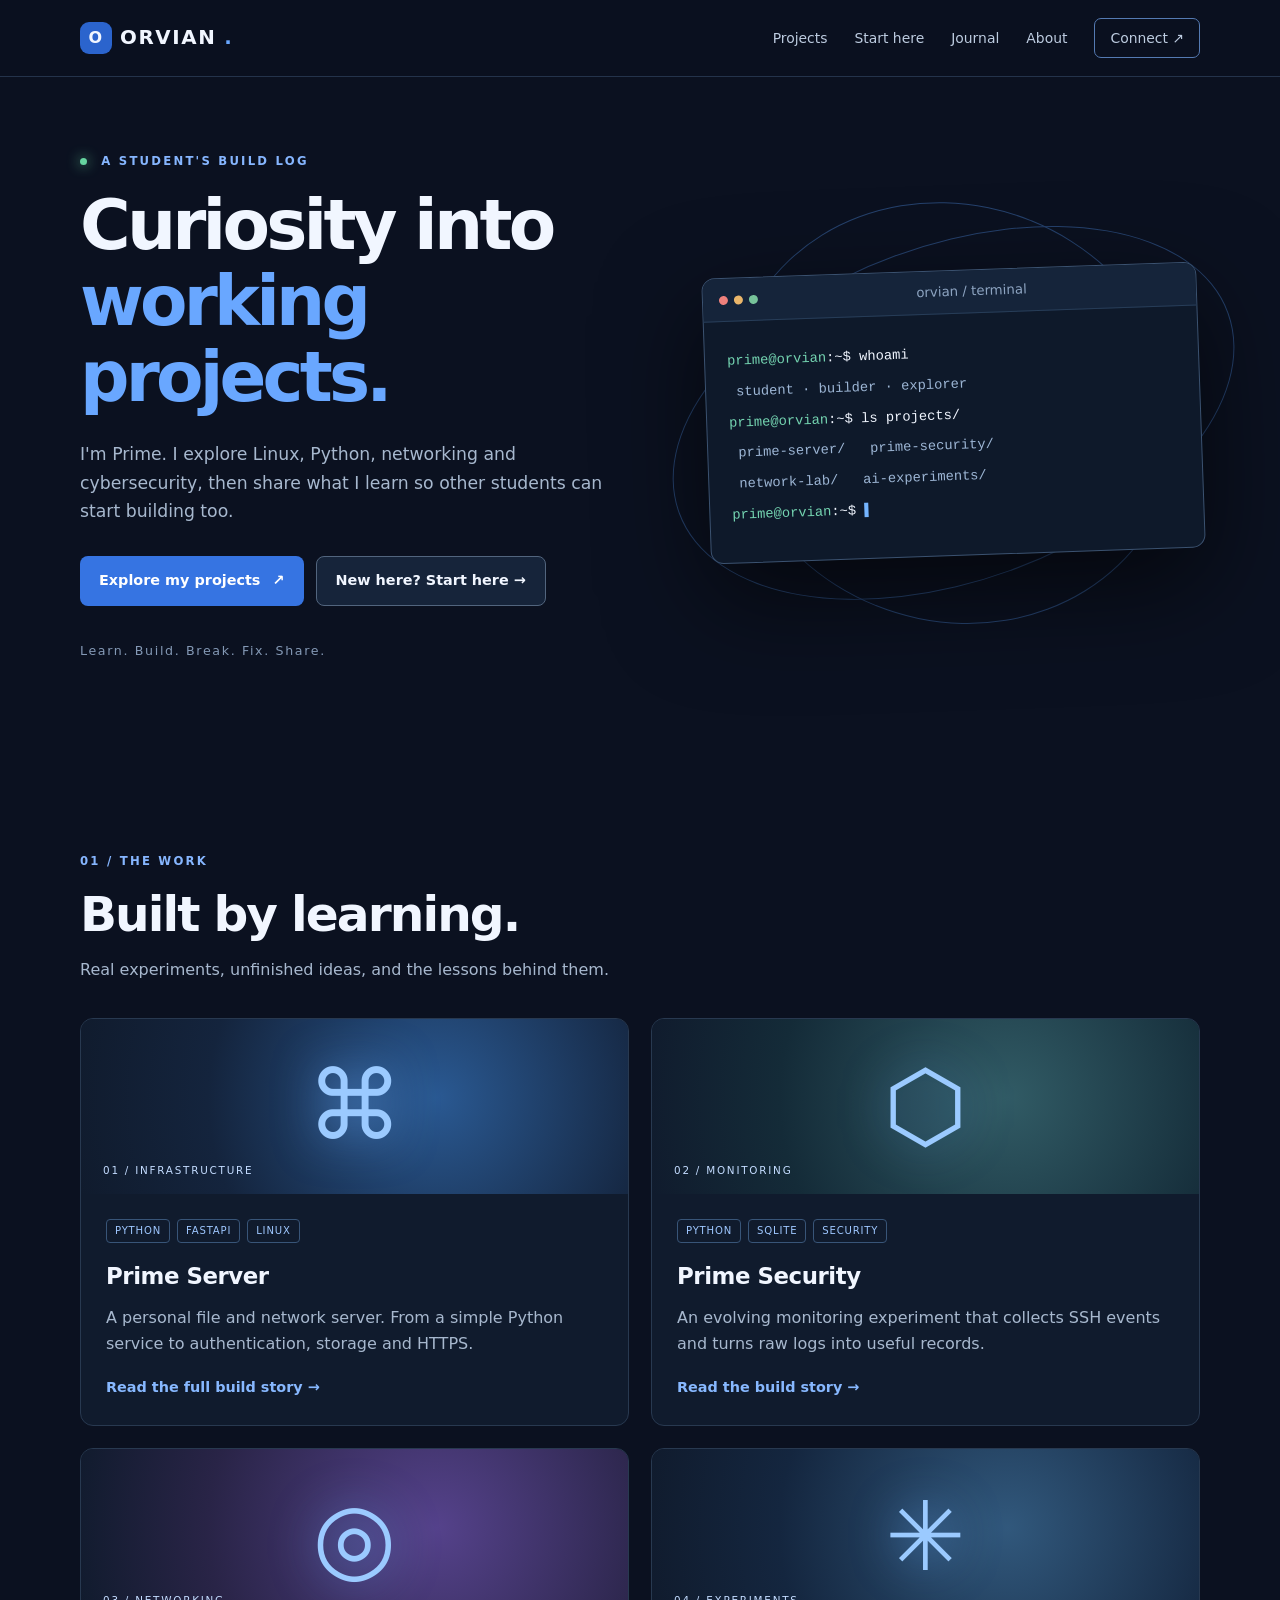
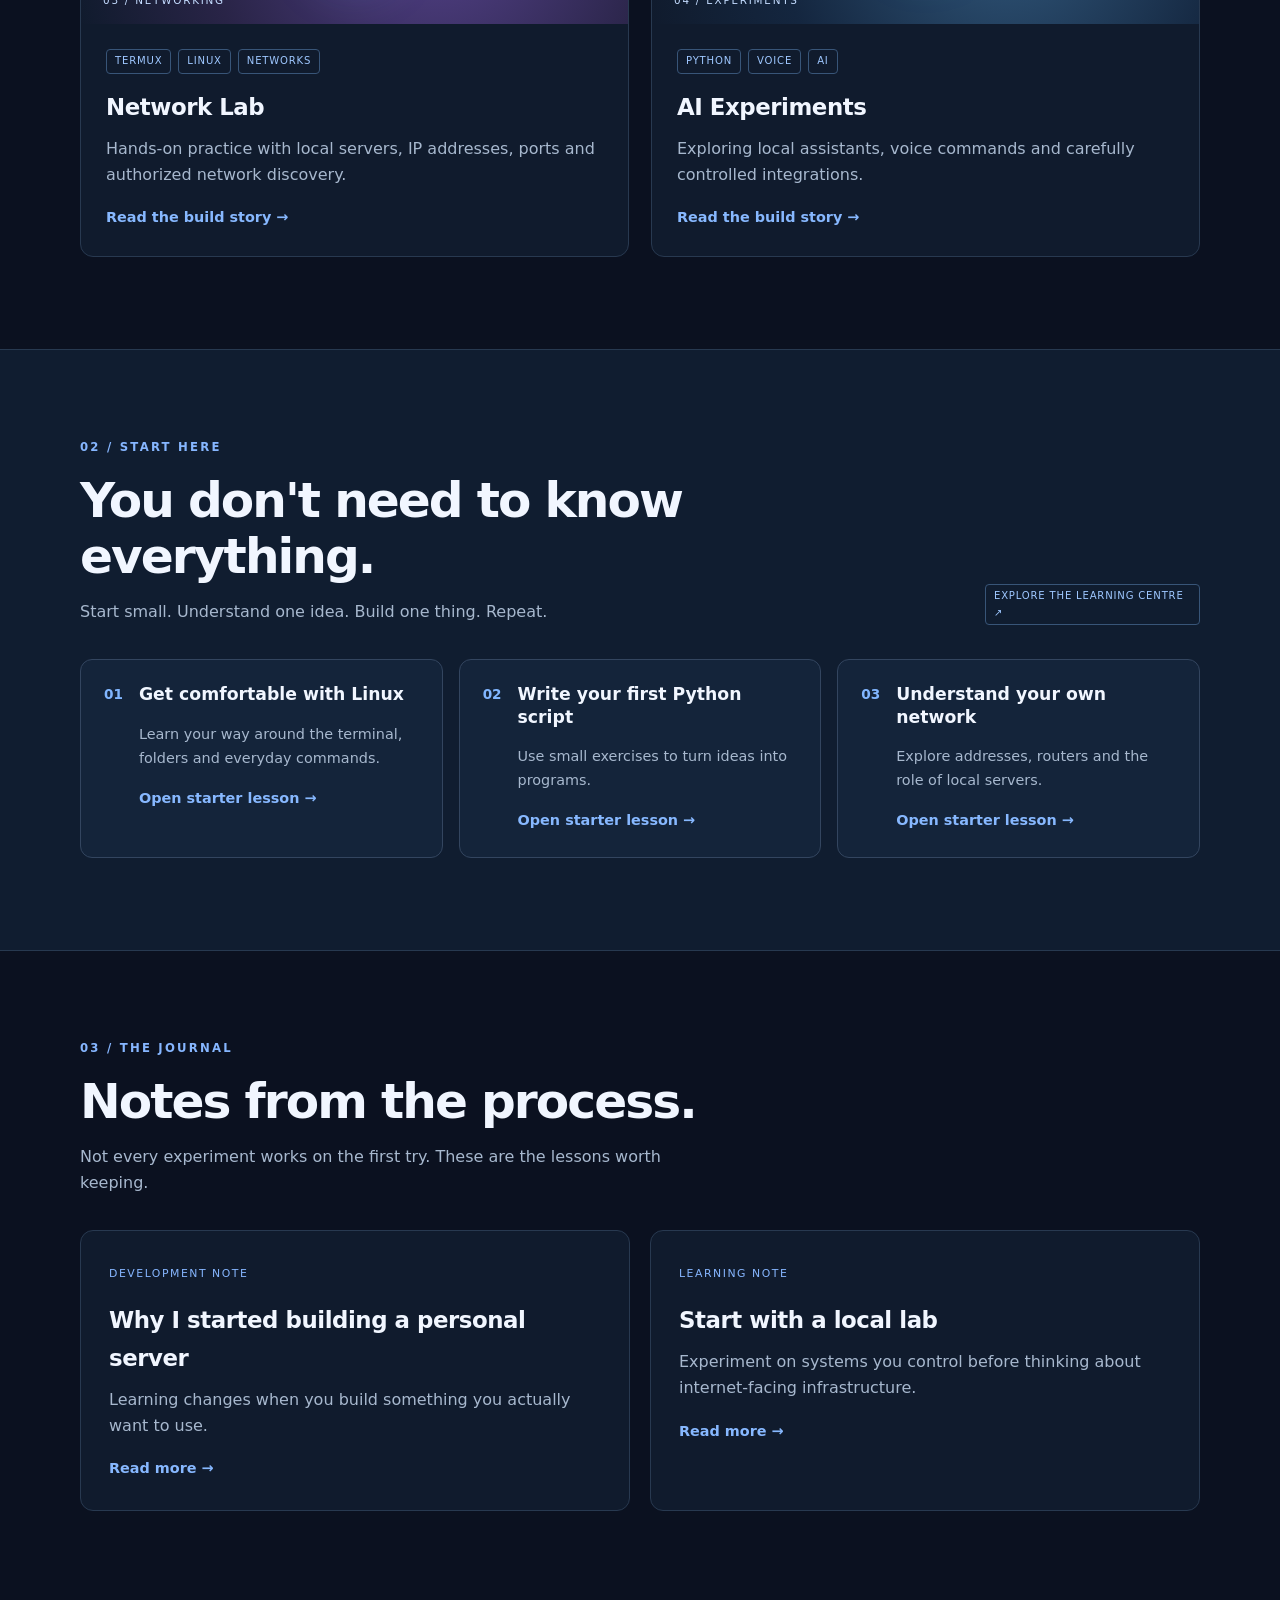
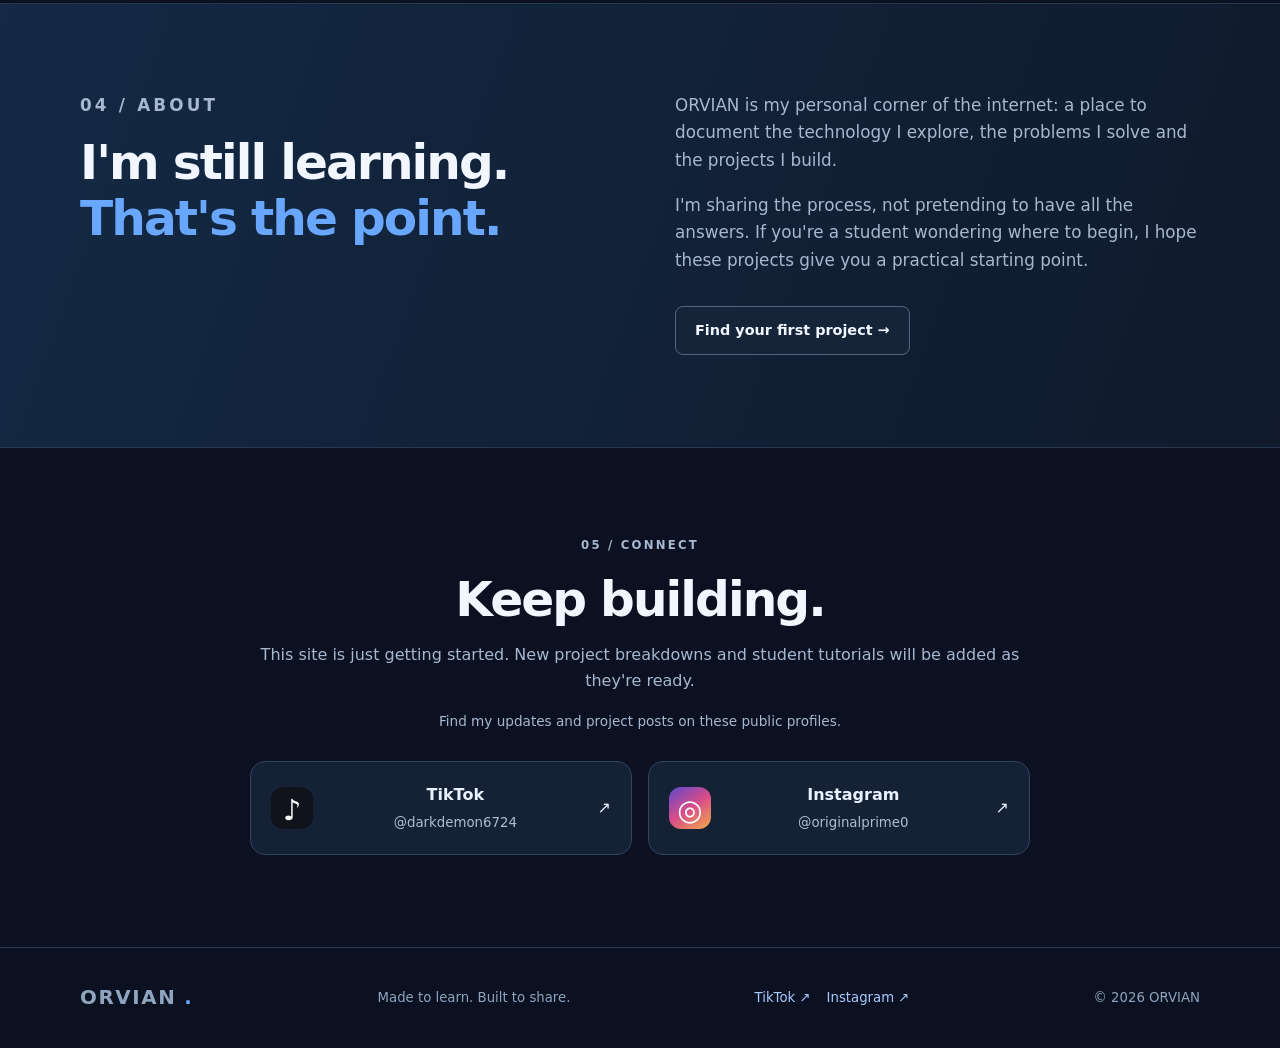
==== index.html @ a44b0cb8 "Add files via upload" ====
<!doctype html>
<html lang="en">
<head>
  <meta charset="utf-8">
  <meta name="viewport" content="width=device-width,initial-scale=1">
  <meta name="description" content="ORVIAN — a student builder's projects, development journal, and beginner-friendly technology lessons.">
  <meta name="theme-color" content="#0b1120">
  <title>ORVIAN | Learn. Build. Share.</title>
  <link rel="stylesheet" href="styles.css">
  <script src="script.js" defer></script>
</head>
<body>
  <a class="skip" href="#main">Skip to content</a>
  <header class="site-header"><nav class="wrap nav" aria-label="Main navigation">
    <a class="brand" href="#home" aria-label="ORVIAN home"><span class="brand-mark">O</span> ORVIAN<span class="dot">.</span></a>
    <button class="menu-button" id="menu-button" aria-expanded="false" aria-controls="nav-links" aria-label="Toggle navigation">☰</button>
    <div class="nav-links" id="nav-links"><a href="#projects">Projects</a><a href="#learn">Start here</a><a href="#journal">Journal</a><a href="#about">About</a><a class="nav-cta" href="#contact">Connect ↗</a></div>
  </nav></header>
  <main id="main">
    <section class="hero wrap" id="home"><div class="hero-copy"><p class="eyebrow"><span class="pulse"></span> A STUDENT'S BUILD LOG</p><h1>Curiosity into <span>working projects.</span></h1><p class="lead">I'm Prime. I explore Linux, Python, networking and cybersecurity, then share what I learn so other students can start building too.</p><div class="actions"><a class="button primary" href="#projects">Explore my projects <span aria-hidden="true">↗</span></a><a class="button secondary" href="#learn">New here? Start here →</a></div><p class="hero-note">Learn. Build. Break. Fix. Share.</p></div><div class="hero-art" aria-label="Stylized terminal illustration"><div class="window"><div class="window-bar"><span></span><span></span><span></span><small>orvian / terminal</small></div><div class="terminal"><p><em>prime@orvian</em>:~$ whoami</p><p class="output">student · builder · explorer</p><p><em>prime@orvian</em>:~$ ls projects/</p><p class="output">prime-server/ &nbsp; prime-security/</p><p class="output">network-lab/ &nbsp; ai-experiments/</p><p><em>prime@orvian</em>:~$ <span class="cursor">▌</span></p></div></div><div class="orbit orbit-one"></div><div class="orbit orbit-two"></div></div></section>
    <section class="section wrap" id="projects"><div class="section-top"><div><p class="eyebrow">01 / THE WORK</p><h2>Built by learning.</h2><p class="section-desc">Real experiments, unfinished ideas, and the lessons behind them.</p></div></div><div class="project-grid">
      <article class="project-card"><div class="project-visual visual-server" aria-hidden="true"><span>⌘</span><span class="visual-label">01 / INFRASTRUCTURE</span></div><div class="project-body"><div class="tags"><span>PYTHON</span><span>FASTAPI</span><span>LINUX</span></div><h3>Prime Server</h3><p>A personal file and network server. From a simple Python service to authentication, storage and HTTPS.</p><a class="text-link" href="prime-server.html">Read the full build story →</a></div></article>
      <article class="project-card"><div class="project-visual visual-security" aria-hidden="true"><span>⬡</span><span class="visual-label">02 / MONITORING</span></div><div class="project-body"><div class="tags"><span>PYTHON</span><span>SQLITE</span><span>SECURITY</span></div><h3>Prime Security</h3><p>An evolving monitoring experiment that collects SSH events and turns raw logs into useful records.</p><button class="text-link detail-trigger" data-project="security">Read the build story →</button></div></article>
      <article class="project-card"><div class="project-visual visual-network" aria-hidden="true"><span>◎</span><span class="visual-label">03 / NETWORKING</span></div><div class="project-body"><div class="tags"><span>TERMUX</span><span>LINUX</span><span>NETWORKS</span></div><h3>Network Lab</h3><p>Hands-on practice with local servers, IP addresses, ports and authorized network discovery.</p><button class="text-link detail-trigger" data-project="network">Read the build story →</button></div></article>
      <article class="project-card"><div class="project-visual visual-ai" aria-hidden="true"><span>✳</span><span class="visual-label">04 / EXPERIMENTS</span></div><div class="project-body"><div class="tags"><span>PYTHON</span><span>VOICE</span><span>AI</span></div><h3>AI Experiments</h3><p>Exploring local assistants, voice commands and carefully controlled integrations.</p><button class="text-link detail-trigger" data-project="ai">Read the build story →</button></div></article>
    </div></section>
    <section class="section learn-section" id="learn"><div class="wrap"><p class="eyebrow">02 / START HERE</p><div class="section-top"><div><h2>You don't need to know everything.</h2><p class="section-desc">Start small. Understand one idea. Build one thing. Repeat.</p></div><a class="free-pill" href="start-here.html">EXPLORE THE LEARNING CENTRE ↗</a></div><div class="steps"><article><span class="step-num">01</span><div><h3>Get comfortable with Linux</h3><p>Learn your way around the terminal, folders and everyday commands.</p><button class="text-link lesson-trigger" data-lesson="linux">Open starter lesson →</button></div></article><article><span class="step-num">02</span><div><h3>Write your first Python script</h3><p>Use small exercises to turn ideas into programs.</p><button class="text-link lesson-trigger" data-lesson="python">Open starter lesson →</button></div></article><article><span class="step-num">03</span><div><h3>Understand your own network</h3><p>Explore addresses, routers and the role of local servers.</p><button class="text-link lesson-trigger" data-lesson="network">Open starter lesson →</button></div></article></div></div></section>
    <section class="section wrap" id="journal"><p class="eyebrow">03 / THE JOURNAL</p><h2>Notes from the process.</h2><p class="section-desc">Not every experiment works on the first try. These are the lessons worth keeping.</p><div class="journal-grid"><article class="journal-card"><span class="journal-type">DEVELOPMENT NOTE</span><h3>Why I started building a personal server</h3><p>Learning changes when you build something you actually want to use.</p><a class="text-link" href="prime-server.html">Read more →</a></article><article class="journal-card"><span class="journal-type">LEARNING NOTE</span><h3>Start with a local lab</h3><p>Experiment on systems you control before thinking about internet-facing infrastructure.</p><button class="text-link detail-trigger" data-project="network">Read more →</button></article></div></section>
    <section class="section about-section" id="about"><div class="wrap about-grid"><div><p class="eyebrow">04 / ABOUT</p><h2>I'm still learning.<br><span>That's the point.</span></h2></div><div><p>ORVIAN is my personal corner of the internet: a place to document the technology I explore, the problems I solve and the projects I build.</p><p>I'm sharing the process, not pretending to have all the answers. If you're a student wondering where to begin, I hope these projects give you a practical starting point.</p><a class="button secondary" href="#learn">Find your first project →</a></div></div></section>
    <section class="section wrap contact-section" id="contact"><p class="eyebrow">05 / CONNECT</p><h2>Keep building.</h2><p>This site is just getting started. New project breakdowns and student tutorials will be added as they're ready.</p><p class="contact-note">Find my updates and project posts on these public profiles.</p><div class="social-links" aria-label="Social media"><a href="https://www.tiktok.com/@darkdemon6724" target="_blank" rel="noopener noreferrer" aria-label="TikTok @darkdemon6724"><span class="social-icon" aria-hidden="true">♪</span><span><strong>TikTok</strong><small>@darkdemon6724</small></span><span aria-hidden="true">↗</span></a><a href="https://www.instagram.com/originalprime0/" target="_blank" rel="noopener noreferrer" aria-label="Instagram @originalprime0"><span class="social-icon instagram-icon" aria-hidden="true">◎</span><span><strong>Instagram</strong><small>@originalprime0</small></span><span aria-hidden="true">↗</span></a></div></section>
  </main>
  <footer class="footer"><div class="wrap footer-inner"><a class="brand" href="#home">ORVIAN<span class="dot">.</span></a><span>Made to learn. Built to share.</span><div class="footer-social"><a href="https://www.tiktok.com/@darkdemon6724" target="_blank" rel="noopener noreferrer">TikTok ↗</a><a href="https://www.instagram.com/originalprime0/" target="_blank" rel="noopener noreferrer">Instagram ↗</a></div><span id="year"></span></div></footer>
  <dialog id="content-dialog" aria-labelledby="dialog-title"><div class="dialog-top"><p class="eyebrow" id="dialog-label"></p><button class="close-button" id="dialog-close" aria-label="Close">✕</button></div><h2 id="dialog-title"></h2><div id="dialog-body"></div></dialog>
</body></html>
---- styles.css ----
:root{color-scheme:dark;--bg:#0b1120;--panel:#111d30;--line:#283950;--text:#f1f6ff;--muted:#a7b8ce;--blue:#69a7ff;--accent:#3e79e6;font-family:Inter,ui-sans-serif,system-ui,-apple-system,"Segoe UI",sans-serif}*{box-sizing:border-box}html{scroll-behavior:smooth;scroll-padding-top:85px}body{margin:0;background:var(--bg);color:var(--text);line-height:1.65}button,a{font:inherit}a{color:inherit;text-decoration:none}button{cursor:pointer}.wrap{width:min(1120px,calc(100% - 40px));margin:auto}.skip{position:absolute;left:-999px}.skip:focus{left:10px;top:10px;z-index:50;background:white;color:black;padding:10px}.site-header{position:sticky;top:0;z-index:10;background:#0b1120ec;backdrop-filter:blur(16px);border-bottom:1px solid #24334b}.nav{min-height:76px;display:flex;align-items:center;justify-content:space-between;gap:24px}.brand{font-size:1.24rem;font-weight:850;letter-spacing:.08em;display:inline-flex;align-items:center;gap:8px}.brand-mark{display:grid;place-items:center;background:#2b64cd;width:32px;height:32px;border-radius:9px;font-size:1rem}.dot{color:var(--blue)}.nav-links{display:flex;align-items:center;gap:27px;font-size:.87rem;color:#bdcce0}.nav-links a:hover,.text-link:hover{color:#fff}.nav-cta{border:1px solid #547ab2;padding:8px 15px;border-radius:7px}.menu-button{display:none;border:1px solid var(--line);background:var(--panel);color:white;border-radius:8px;padding:4px 11px;font-size:1.5rem}.hero{min-height:610px;display:grid;grid-template-columns:1.08fr .92fr;align-items:center;gap:45px;padding-top:75px;padding-bottom:90px}.eyebrow{font-size:.73rem;letter-spacing:.19em;color:#86b6ff;font-weight:800;margin:0 0 16px}.pulse{display:inline-block;width:7px;height:7px;border-radius:50%;background:#66d4a0;margin-right:8px;box-shadow:0 0 13px #66d4a0}h1,h2,h3,p{margin-top:0}h1{font-size:clamp(2.9rem,5.4vw,5rem);line-height:1.1;letter-spacing:-.055em;margin-bottom:25px}h1 span,.about-grid h2 span{color:var(--blue)}.lead{font-size:1.08rem;color:var(--muted);max-width:550px}.actions{display:flex;flex-wrap:wrap;gap:12px;margin-top:30px}.button{display:inline-flex;align-items:center;justify-content:center;gap:12px;padding:12px 19px;border-radius:8px;font-weight:700;font-size:.9rem}.primary{background:#3674e2;color:white}.primary:hover{background:#4c89f3}.secondary{border:1px solid #52657e;background:#16243a}.secondary:hover{background:#20334f}.hero-note{font-size:.79rem;color:#8499b5;letter-spacing:.13em;margin-top:35px}.hero-art{position:relative;min-width:0}.window{position:relative;z-index:1;background:#0e192a;border:1px solid #3b5270;border-radius:13px;box-shadow:0 35px 100px #0009;overflow:hidden;transform:rotate(-2deg)}.window-bar{height:43px;border-bottom:1px solid #273d58;display:flex;align-items:center;gap:6px;padding:0 16px;background:#15243a}.window-bar span{width:9px;height:9px;border-radius:50%;background:#ef817c}.window-bar span:nth-child(2){background:#eab66a}.window-bar span:nth-child(3){background:#77c39a}.window-bar small{margin:auto;color:#8da4c1}.terminal{padding:28px 22px;font:clamp(.68rem,1.2vw,.86rem)/1.8 ui-monospace,SFMono-Regular,Consolas,monospace;white-space:nowrap;overflow:auto}.terminal p{margin:0 0 6px}.terminal em{color:#74d4b1;font-style:normal}.terminal .output{color:#9db6d5;padding-left:8px}.cursor{color:#75b5ff}.orbit{position:absolute;border:1px solid #25416c;border-radius:50%;inset:-65px 20px;transform:rotate(22deg)}.orbit-two{inset:-25px -45px;transform:rotate(-20deg)}.section{padding-top:88px;padding-bottom:92px}.section-top{display:flex;align-items:end;justify-content:space-between;gap:20px;margin-bottom:34px}h2{font-size:clamp(2rem,3.8vw,3.25rem);line-height:1.15;letter-spacing:-.04em;margin-bottom:14px}.section-desc{color:var(--muted);max-width:630px;margin-bottom:0}.project-grid{display:grid;grid-template-columns:repeat(2,minmax(0,1fr));gap:22px}.project-card,.journal-card{border:1px solid var(--line);background:#101b2d;border-radius:13px;overflow:hidden}.project-visual{height:175px;position:relative;display:grid;place-items:center;overflow:hidden;background:radial-gradient(circle at 65% 45%,#2a5992,#14243d 62%,#101b2d)}.project-visual>span:first-child{font-size:6rem;line-height:1;color:#9bcaff;text-shadow:0 0 45px #6cafff99}.visual-security{background:radial-gradient(circle at 65% 45%,#315b65,#142b38 62%,#101b2d)}.visual-network{background:radial-gradient(circle at 65% 45%,#55428b,#292447 62%,#101b2d)}.visual-ai{background:radial-gradient(circle at 65% 45%,#31587c,#14263f 62%,#101b2d)}.visual-label{position:absolute;left:22px;bottom:15px;font-size:.65rem;letter-spacing:.17em;color:#c4dcff}.project-body{padding:25px}.tags{display:flex;flex-wrap:wrap;gap:7px;margin-bottom:15px}.tags span,.free-pill{font-size:.63rem;letter-spacing:.08em;color:#9ec7ff;border:1px solid #385578;border-radius:4px;padding:3px 8px}.project-body h3,.journal-card h3{font-size:1.43rem;letter-spacing:-.02em;margin-bottom:9px}.project-body p,.journal-card p,.steps p,.about-grid p,.contact-section p{color:var(--muted)}.text-link{background:none;border:0;padding:0;color:#87b8ff;font-size:.9rem;font-weight:700;text-align:left}.learn-section{background:#101d30;border-top:1px solid #273950;border-bottom:1px solid #273950}.steps{display:grid;grid-template-columns:repeat(3,minmax(0,1fr));gap:16px}.steps article{display:flex;gap:16px;border:1px solid #33455f;background:#14243a;border-radius:12px;padding:23px}.step-num{font-size:.85rem;color:#81b6ff;font-weight:800}.steps h3{font-size:1.08rem;line-height:1.3}.steps p{font-size:.9rem}.journal-grid{display:grid;grid-template-columns:1fr 1fr;gap:20px;margin-top:33px}.journal-card{padding:28px}.journal-type{font-size:.68rem;color:#86b6ff;letter-spacing:.14em}.journal-card h3{margin-top:17px}.about-section{background:linear-gradient(110deg,#132944,#101a2b);border-block:1px solid #273950}.about-grid{display:grid;grid-template-columns:1fr 1fr;gap:70px}.about-grid p{font-size:1.05rem}.about-grid .button{margin-top:14px}.contact-section{max-width:780px;text-align:center}.contact-section .eyebrow{text-align:center}.contact-note{font-size:.85rem}.footer{border-top:1px solid var(--line)}.footer-inner{min-height:100px;display:flex;justify-content:space-between;align-items:center;gap:15px;color:#8fa4be;font-size:.83rem}dialog{width:min(680px,calc(100% - 28px));max-height:85vh;overflow:auto;background:#142238;border:1px solid #54739a;color:var(--text);border-radius:14px;padding:29px;box-shadow:0 20px 90px #000c}dialog::backdrop{background:#000b;backdrop-filter:blur(4px)}.dialog-top{display:flex;justify-content:space-between;align-items:center}.close-button{background:#263a54;border:1px solid #54739a;color:white;border-radius:7px;padding:5px 10px}.dialog-body h3,#dialog-body h3{color:#9cc6ff;margin-top:25px}#dialog-body p,#dialog-body li{color:#c5d2e4}#dialog-body code{color:#9ee3c8}#dialog-body pre{background:#081322;padding:16px;border-radius:8px;white-space:pre-wrap;overflow-wrap:anywhere}.section:target{scroll-margin-top:76px}@media(max-width:850px){.hero{grid-template-columns:1fr;min-height:auto;padding-top:65px}.hero-art{max-width:560px;width:100%;margin:auto}.steps{grid-template-columns:1fr}.about-grid{gap:20px}}@media(max-width:650px){.nav{min-height:66px}.menu-button{display:block}.nav-links{display:none;position:absolute;top:65px;left:0;right:0;background:#111d30;border-bottom:1px solid #344b69;padding:22px;flex-direction:column;align-items:stretch;gap:15px}.nav-links.open{display:flex}.hero{padding-top:48px;padding-bottom:50px;gap:20px}h1{font-size:3.15rem}.project-grid,.journal-grid,.about-grid{grid-template-columns:1fr}.section{padding-top:62px;padding-bottom:62px}.section-top{align-items:start;flex-direction:column}.footer-inner{flex-wrap:wrap;padding:24px 0}.terminal{font-size:.69rem;padding:20px 12px}.orbit{display:none}}
@media(prefers-reduced-motion:reduce){html{scroll-behavior:auto}}

/* v1.2: social and footer */
.social-links{display:grid;grid-template-columns:repeat(2,minmax(0,1fr));gap:16px;margin-top:28px}.social-links a{display:flex;align-items:center;gap:14px;padding:20px;border:1px solid #33445f;border-radius:15px;background:#152236;color:#eaf1ff;text-decoration:none}.social-links a:hover,.social-links a:focus-visible{border-color:#78a9ff;transform:translateY(-2px)}.social-links a>span:nth-child(2){display:grid;gap:4px;flex:1}.social-links small{color:#aebdd2}.social-icon{display:grid;place-items:center;width:42px;height:42px;border-radius:12px;background:#10131b;font-size:29px;color:#fff}.instagram-icon{background:linear-gradient(145deg,#5d49cd,#d84c89,#f2aa49)}.footer-social{display:flex;gap:16px;flex-wrap:wrap}.footer-social a{color:#a8caff;text-decoration:none}.footer-social a:hover{text-decoration:underline}@media(max-width:650px){.social-links{grid-template-columns:1fr}}
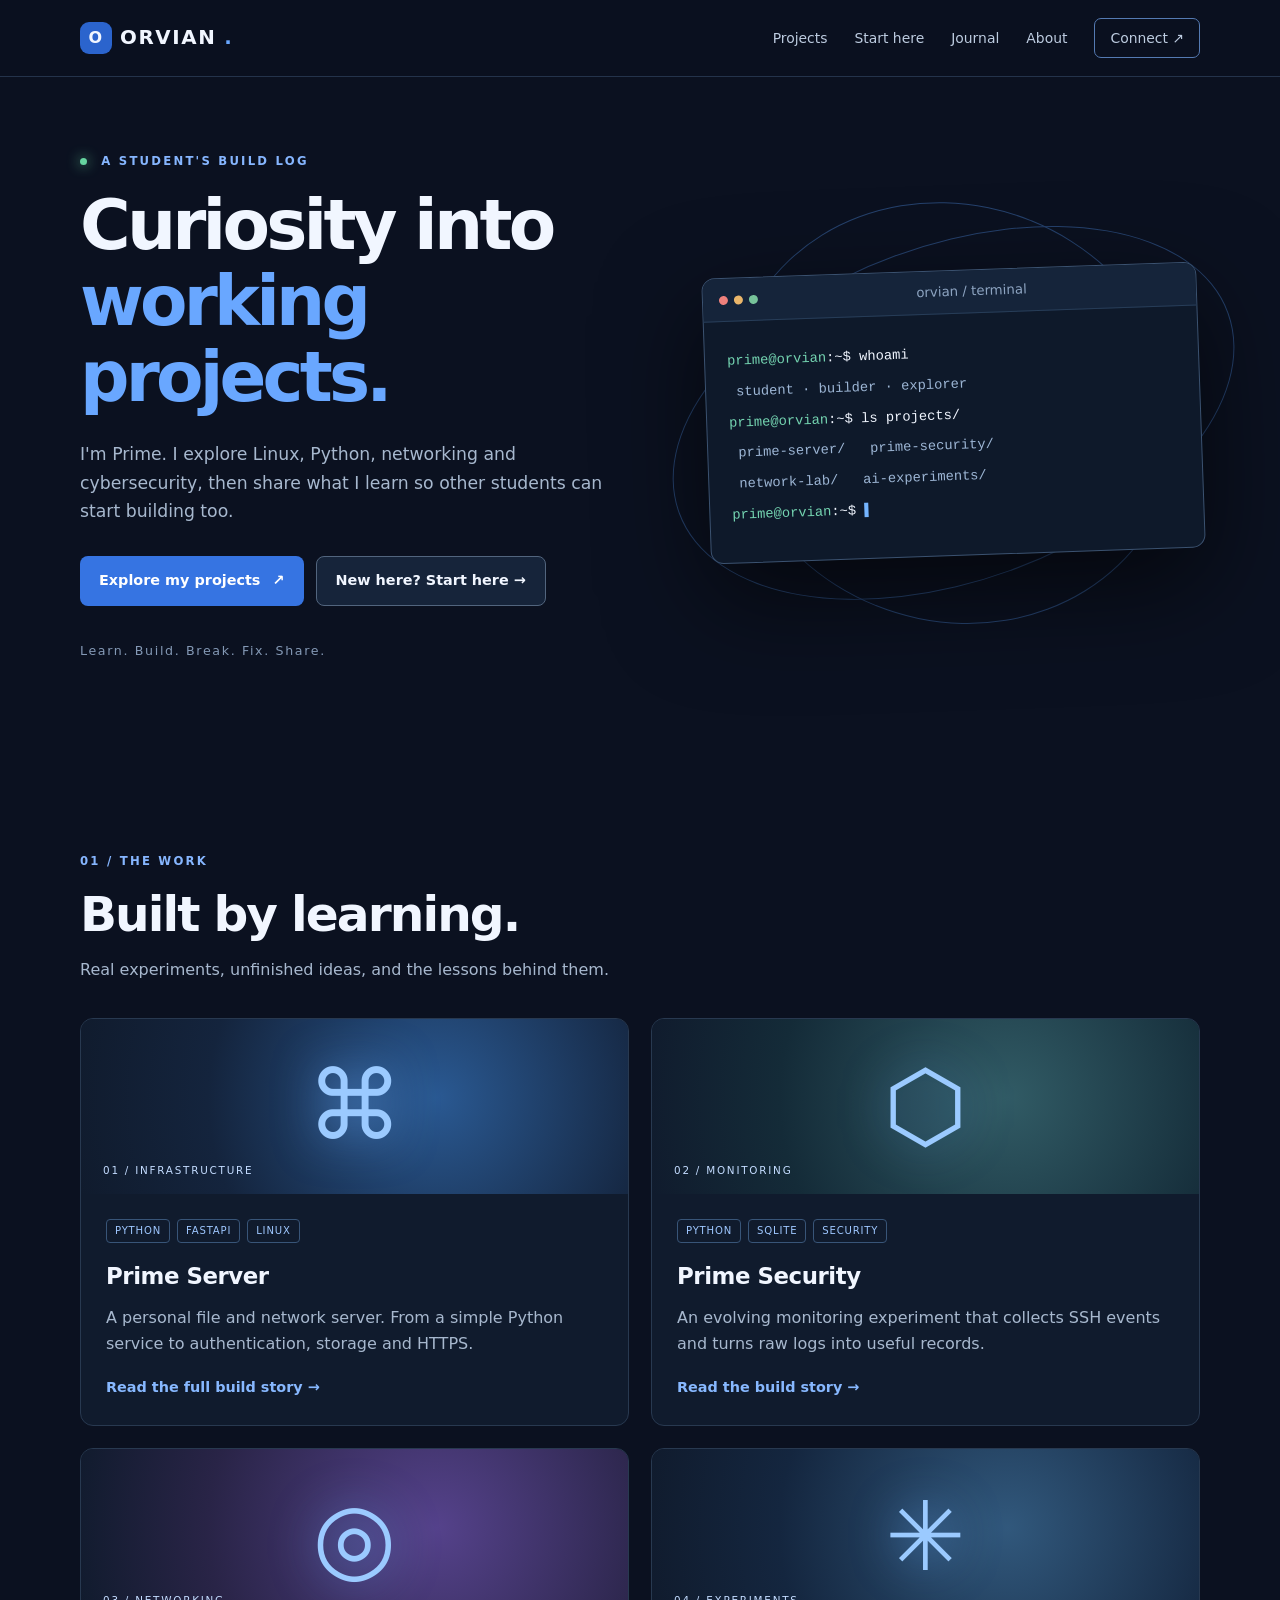
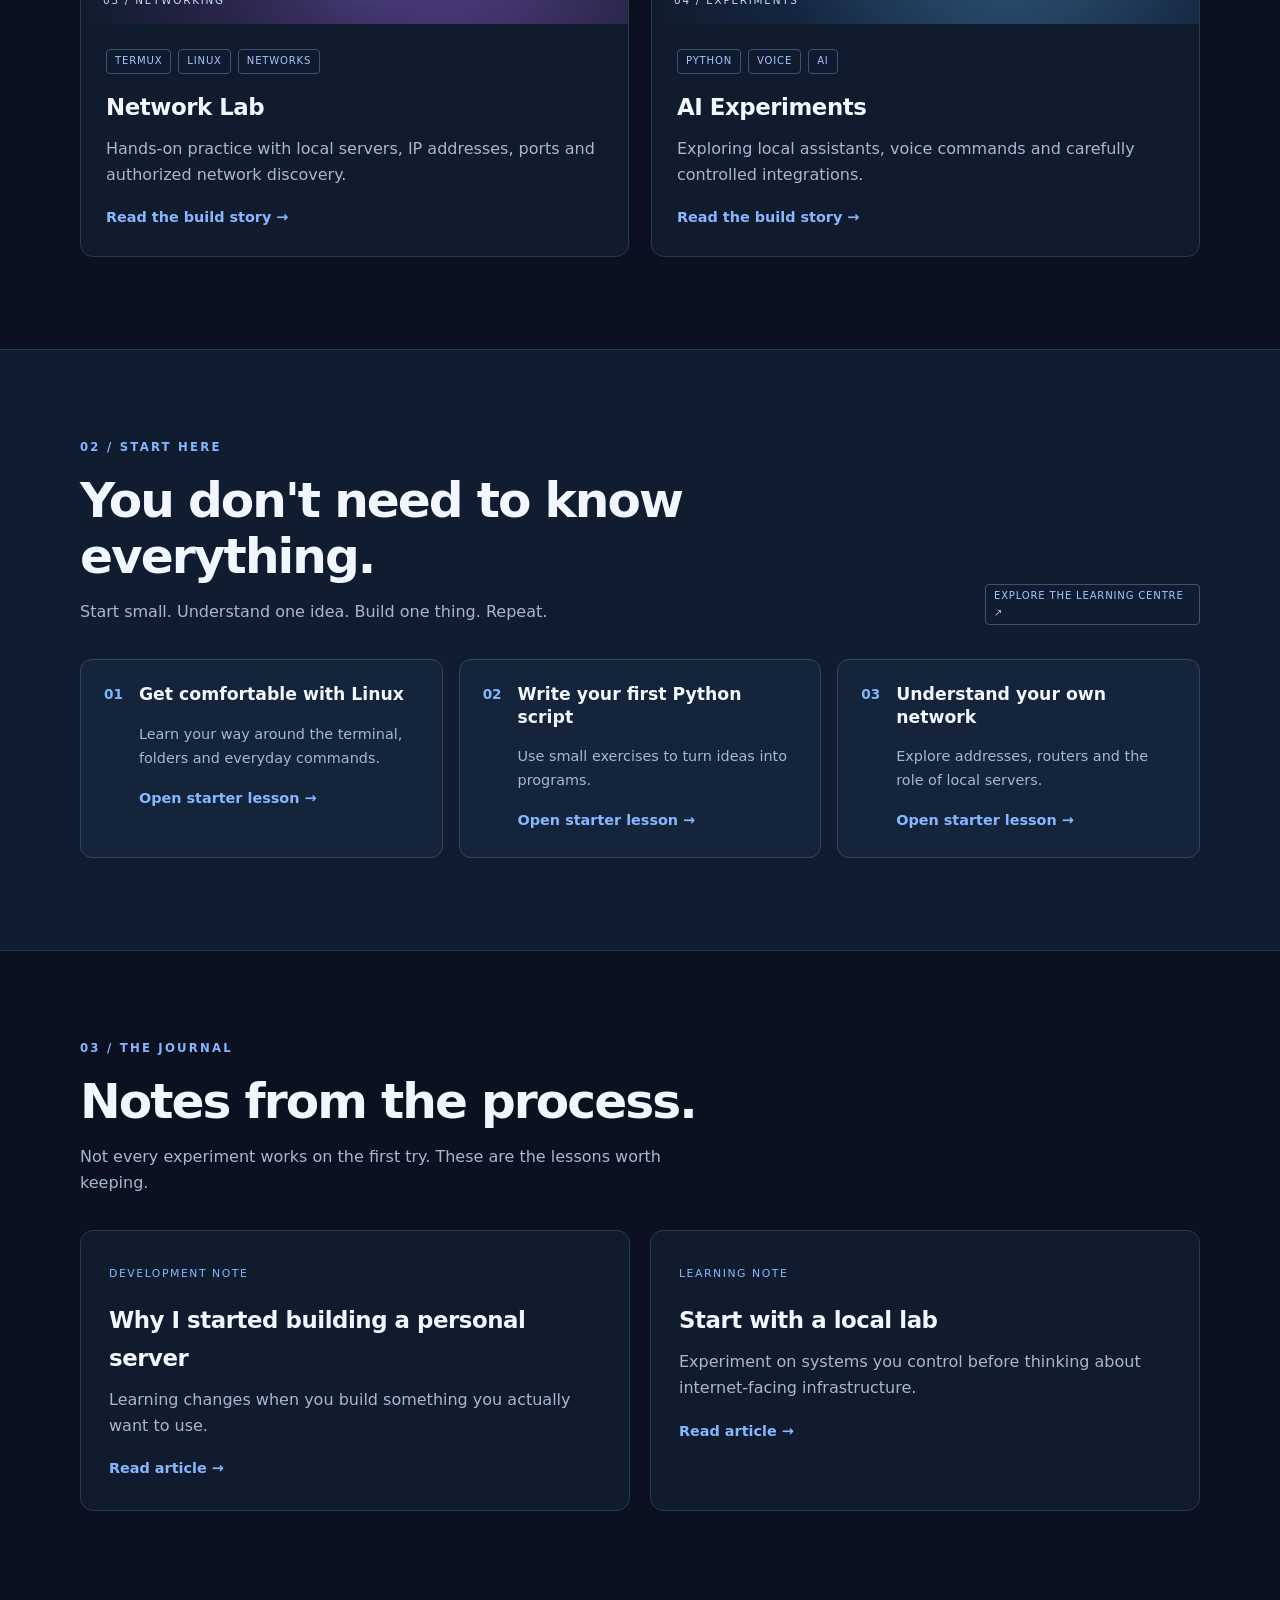
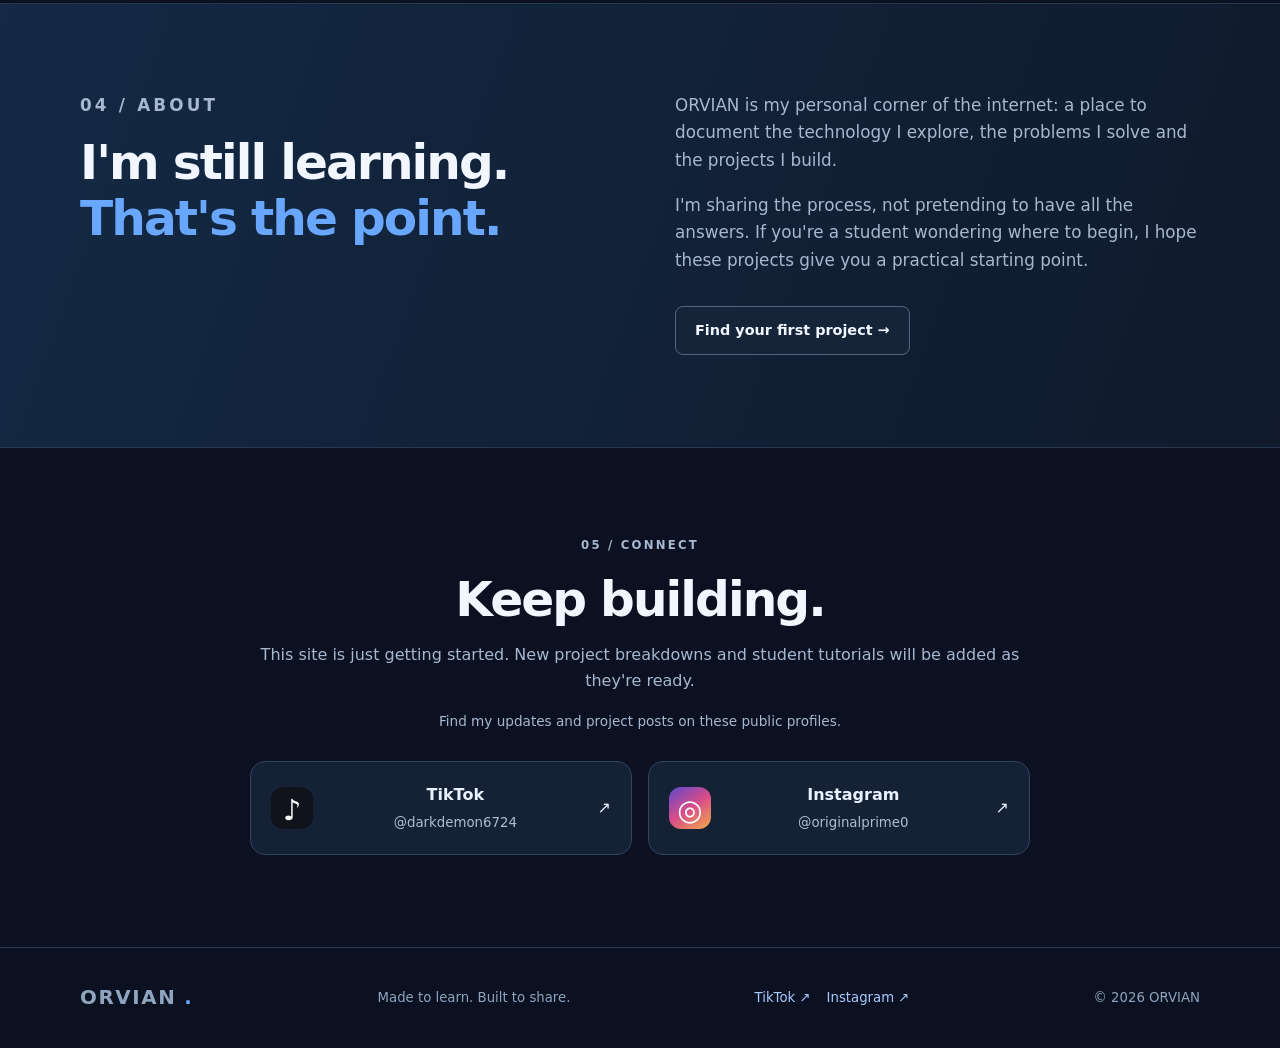
==== commit 58415cf1: "Update index.html" ====
--- a/index.html
+++ b/index.html
@@ -8,25 +8,25 @@
   <title>ORVIAN | Learn. Build. Share.</title>
   <link rel="stylesheet" href="styles.css">
   <script src="script.js" defer></script>
-</head>
+<link rel="canonical" href="https://orvian.isroot.in/"><meta name="robots" content="index,follow"><meta property="og:type" content="website"><meta property="og:title" content="ORVIAN | Learn. Build. Share."><meta property="og:description" content="ORVIAN — a student builder&#x27;s projects, development journal, and beginner-friendly technology lessons."><meta property="og:url" content="https://orvian.isroot.in/"></head>
 <body>
   <a class="skip" href="#main">Skip to content</a>
   <header class="site-header"><nav class="wrap nav" aria-label="Main navigation">
     <a class="brand" href="#home" aria-label="ORVIAN home"><span class="brand-mark">O</span> ORVIAN<span class="dot">.</span></a>
     <button class="menu-button" id="menu-button" aria-expanded="false" aria-controls="nav-links" aria-label="Toggle navigation">☰</button>
-    <div class="nav-links" id="nav-links"><a href="#projects">Projects</a><a href="#learn">Start here</a><a href="#journal">Journal</a><a href="#about">About</a><a class="nav-cta" href="#contact">Connect ↗</a></div>
+    <div class="nav-links" id="nav-links"><a href="projects.html">Projects</a><a href="start-here.html">Start here</a><a href="journal.html">Journal</a><a href="about.html">About</a><a class="nav-cta" href="about.html#connect">Connect ↗</a></div>
   </nav></header>
   <main id="main">
-    <section class="hero wrap" id="home"><div class="hero-copy"><p class="eyebrow"><span class="pulse"></span> A STUDENT'S BUILD LOG</p><h1>Curiosity into <span>working projects.</span></h1><p class="lead">I'm Prime. I explore Linux, Python, networking and cybersecurity, then share what I learn so other students can start building too.</p><div class="actions"><a class="button primary" href="#projects">Explore my projects <span aria-hidden="true">↗</span></a><a class="button secondary" href="#learn">New here? Start here →</a></div><p class="hero-note">Learn. Build. Break. Fix. Share.</p></div><div class="hero-art" aria-label="Stylized terminal illustration"><div class="window"><div class="window-bar"><span></span><span></span><span></span><small>orvian / terminal</small></div><div class="terminal"><p><em>prime@orvian</em>:~$ whoami</p><p class="output">student · builder · explorer</p><p><em>prime@orvian</em>:~$ ls projects/</p><p class="output">prime-server/ &nbsp; prime-security/</p><p class="output">network-lab/ &nbsp; ai-experiments/</p><p><em>prime@orvian</em>:~$ <span class="cursor">▌</span></p></div></div><div class="orbit orbit-one"></div><div class="orbit orbit-two"></div></div></section>
+    <section class="hero wrap" id="home"><div class="hero-copy"><p class="eyebrow"><span class="pulse"></span> A STUDENT'S BUILD LOG</p><h1>Curiosity into <span>working projects.</span></h1><p class="lead">I'm Prime. I explore Linux, Python, networking and cybersecurity, then share what I learn so other students can start building too.</p><div class="actions"><a class="button primary" href="projects.html">Explore my projects <span aria-hidden="true">↗</span></a><a class="button secondary" href="start-here.html">New here? Start here →</a></div><p class="hero-note">Learn. Build. Break. Fix. Share.</p></div><div class="hero-art" aria-label="Stylized terminal illustration"><div class="window"><div class="window-bar"><span></span><span></span><span></span><small>orvian / terminal</small></div><div class="terminal"><p><em>prime@orvian</em>:~$ whoami</p><p class="output">student · builder · explorer</p><p><em>prime@orvian</em>:~$ ls projects/</p><p class="output">prime-server/ &nbsp; prime-security/</p><p class="output">network-lab/ &nbsp; ai-experiments/</p><p><em>prime@orvian</em>:~$ <span class="cursor">▌</span></p></div></div><div class="orbit orbit-one"></div><div class="orbit orbit-two"></div></div></section>
     <section class="section wrap" id="projects"><div class="section-top"><div><p class="eyebrow">01 / THE WORK</p><h2>Built by learning.</h2><p class="section-desc">Real experiments, unfinished ideas, and the lessons behind them.</p></div></div><div class="project-grid">
       <article class="project-card"><div class="project-visual visual-server" aria-hidden="true"><span>⌘</span><span class="visual-label">01 / INFRASTRUCTURE</span></div><div class="project-body"><div class="tags"><span>PYTHON</span><span>FASTAPI</span><span>LINUX</span></div><h3>Prime Server</h3><p>A personal file and network server. From a simple Python service to authentication, storage and HTTPS.</p><a class="text-link" href="prime-server.html">Read the full build story →</a></div></article>
-      <article class="project-card"><div class="project-visual visual-security" aria-hidden="true"><span>⬡</span><span class="visual-label">02 / MONITORING</span></div><div class="project-body"><div class="tags"><span>PYTHON</span><span>SQLITE</span><span>SECURITY</span></div><h3>Prime Security</h3><p>An evolving monitoring experiment that collects SSH events and turns raw logs into useful records.</p><button class="text-link detail-trigger" data-project="security">Read the build story →</button></div></article>
-      <article class="project-card"><div class="project-visual visual-network" aria-hidden="true"><span>◎</span><span class="visual-label">03 / NETWORKING</span></div><div class="project-body"><div class="tags"><span>TERMUX</span><span>LINUX</span><span>NETWORKS</span></div><h3>Network Lab</h3><p>Hands-on practice with local servers, IP addresses, ports and authorized network discovery.</p><button class="text-link detail-trigger" data-project="network">Read the build story →</button></div></article>
-      <article class="project-card"><div class="project-visual visual-ai" aria-hidden="true"><span>✳</span><span class="visual-label">04 / EXPERIMENTS</span></div><div class="project-body"><div class="tags"><span>PYTHON</span><span>VOICE</span><span>AI</span></div><h3>AI Experiments</h3><p>Exploring local assistants, voice commands and carefully controlled integrations.</p><button class="text-link detail-trigger" data-project="ai">Read the build story →</button></div></article>
+      <article class="project-card"><div class="project-visual visual-security" aria-hidden="true"><span>⬡</span><span class="visual-label">02 / MONITORING</span></div><div class="project-body"><div class="tags"><span>PYTHON</span><span>SQLITE</span><span>SECURITY</span></div><h3>Prime Security</h3><p>An evolving monitoring experiment that collects SSH events and turns raw logs into useful records.</p><a class="text-link" href="prime-security.html">Read the build story →</a></div></article>
+      <article class="project-card"><div class="project-visual visual-network" aria-hidden="true"><span>◎</span><span class="visual-label">03 / NETWORKING</span></div><div class="project-body"><div class="tags"><span>TERMUX</span><span>LINUX</span><span>NETWORKS</span></div><h3>Network Lab</h3><p>Hands-on practice with local servers, IP addresses, ports and authorized network discovery.</p><a class="text-link" href="network-lab.html">Read the build story →</a></div></article>
+      <article class="project-card"><div class="project-visual visual-ai" aria-hidden="true"><span>✳</span><span class="visual-label">04 / EXPERIMENTS</span></div><div class="project-body"><div class="tags"><span>PYTHON</span><span>VOICE</span><span>AI</span></div><h3>AI Experiments</h3><p>Exploring local assistants, voice commands and carefully controlled integrations.</p><a class="text-link" href="ai-experiments.html">Read the build story →</a></div></article>
     </div></section>
-    <section class="section learn-section" id="learn"><div class="wrap"><p class="eyebrow">02 / START HERE</p><div class="section-top"><div><h2>You don't need to know everything.</h2><p class="section-desc">Start small. Understand one idea. Build one thing. Repeat.</p></div><a class="free-pill" href="start-here.html">EXPLORE THE LEARNING CENTRE ↗</a></div><div class="steps"><article><span class="step-num">01</span><div><h3>Get comfortable with Linux</h3><p>Learn your way around the terminal, folders and everyday commands.</p><button class="text-link lesson-trigger" data-lesson="linux">Open starter lesson →</button></div></article><article><span class="step-num">02</span><div><h3>Write your first Python script</h3><p>Use small exercises to turn ideas into programs.</p><button class="text-link lesson-trigger" data-lesson="python">Open starter lesson →</button></div></article><article><span class="step-num">03</span><div><h3>Understand your own network</h3><p>Explore addresses, routers and the role of local servers.</p><button class="text-link lesson-trigger" data-lesson="network">Open starter lesson →</button></div></article></div></div></section>
-    <section class="section wrap" id="journal"><p class="eyebrow">03 / THE JOURNAL</p><h2>Notes from the process.</h2><p class="section-desc">Not every experiment works on the first try. These are the lessons worth keeping.</p><div class="journal-grid"><article class="journal-card"><span class="journal-type">DEVELOPMENT NOTE</span><h3>Why I started building a personal server</h3><p>Learning changes when you build something you actually want to use.</p><a class="text-link" href="prime-server.html">Read more →</a></article><article class="journal-card"><span class="journal-type">LEARNING NOTE</span><h3>Start with a local lab</h3><p>Experiment on systems you control before thinking about internet-facing infrastructure.</p><button class="text-link detail-trigger" data-project="network">Read more →</button></article></div></section>
-    <section class="section about-section" id="about"><div class="wrap about-grid"><div><p class="eyebrow">04 / ABOUT</p><h2>I'm still learning.<br><span>That's the point.</span></h2></div><div><p>ORVIAN is my personal corner of the internet: a place to document the technology I explore, the problems I solve and the projects I build.</p><p>I'm sharing the process, not pretending to have all the answers. If you're a student wondering where to begin, I hope these projects give you a practical starting point.</p><a class="button secondary" href="#learn">Find your first project →</a></div></div></section>
+    <section class="section learn-section" id="learn"><div class="wrap"><p class="eyebrow">02 / START HERE</p><div class="section-top"><div><h2>You don't need to know everything.</h2><p class="section-desc">Start small. Understand one idea. Build one thing. Repeat.</p></div><a class="free-pill" href="start-here.html">EXPLORE THE LEARNING CENTRE ↗</a></div><div class="steps"><article><span class="step-num">01</span><div><h3>Get comfortable with Linux</h3><p>Learn your way around the terminal, folders and everyday commands.</p><a class="text-link" href="start-here.html#linux">Open starter lesson →</a></div></article><article><span class="step-num">02</span><div><h3>Write your first Python script</h3><p>Use small exercises to turn ideas into programs.</p><a class="text-link" href="start-here.html#python">Open starter lesson →</a></div></article><article><span class="step-num">03</span><div><h3>Understand your own network</h3><p>Explore addresses, routers and the role of local servers.</p><a class="text-link" href="start-here.html#network">Open starter lesson →</a></div></article></div></div></section>
+    <section class="section wrap" id="journal"><p class="eyebrow">03 / THE JOURNAL</p><h2>Notes from the process.</h2><p class="section-desc">Not every experiment works on the first try. These are the lessons worth keeping.</p><div class="journal-grid"><article class="journal-card"><span class="journal-type">DEVELOPMENT NOTE</span><h3>Why I started building a personal server</h3><p>Learning changes when you build something you actually want to use.</p><a class="text-link" href="journal/why-i-built-a-server.html">Read article →</a></article><article class="journal-card"><span class="journal-type">LEARNING NOTE</span><h3>Start with a local lab</h3><p>Experiment on systems you control before thinking about internet-facing infrastructure.</p><a class="text-link" href="journal/start-with-a-local-lab.html">Read article →</a></article></div></section>
+    <section class="section about-section" id="about"><div class="wrap about-grid"><div><p class="eyebrow">04 / ABOUT</p><h2>I'm still learning.<br><span>That's the point.</span></h2></div><div><p>ORVIAN is my personal corner of the internet: a place to document the technology I explore, the problems I solve and the projects I build.</p><p>I'm sharing the process, not pretending to have all the answers. If you're a student wondering where to begin, I hope these projects give you a practical starting point.</p><a class="button secondary" href="start-here.html">Find your first project →</a></div></div></section>
     <section class="section wrap contact-section" id="contact"><p class="eyebrow">05 / CONNECT</p><h2>Keep building.</h2><p>This site is just getting started. New project breakdowns and student tutorials will be added as they're ready.</p><p class="contact-note">Find my updates and project posts on these public profiles.</p><div class="social-links" aria-label="Social media"><a href="https://www.tiktok.com/@darkdemon6724" target="_blank" rel="noopener noreferrer" aria-label="TikTok @darkdemon6724"><span class="social-icon" aria-hidden="true">♪</span><span><strong>TikTok</strong><small>@darkdemon6724</small></span><span aria-hidden="true">↗</span></a><a href="https://www.instagram.com/originalprime0/" target="_blank" rel="noopener noreferrer" aria-label="Instagram @originalprime0"><span class="social-icon instagram-icon" aria-hidden="true">◎</span><span><strong>Instagram</strong><small>@originalprime0</small></span><span aria-hidden="true">↗</span></a></div></section>
   </main>
   <footer class="footer"><div class="wrap footer-inner"><a class="brand" href="#home">ORVIAN<span class="dot">.</span></a><span>Made to learn. Built to share.</span><div class="footer-social"><a href="https://www.tiktok.com/@darkdemon6724" target="_blank" rel="noopener noreferrer">TikTok ↗</a><a href="https://www.instagram.com/originalprime0/" target="_blank" rel="noopener noreferrer">Instagram ↗</a></div><span id="year"></span></div></footer>
